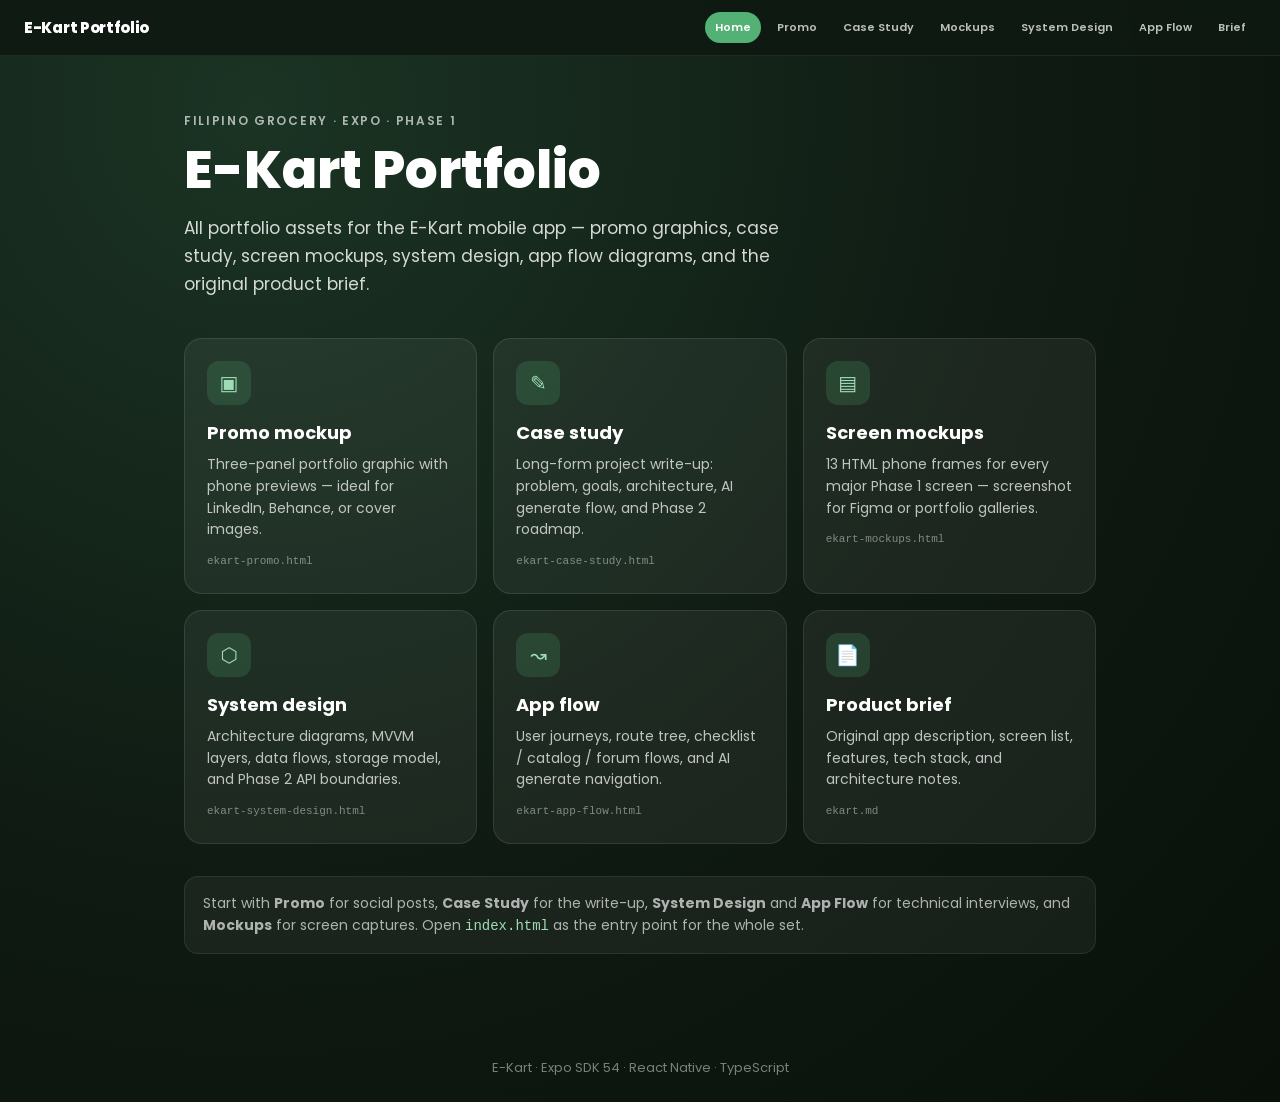
==== index.html @ ab77cdf3 "e-kart portfolio" ====
<!DOCTYPE html>
<html lang="en">
  <head>
    <meta charset="UTF-8" />
    <meta name="viewport" content="width=device-width, initial-scale=1.0" />
    <title>E-Kart — Portfolio</title>
    <link rel="preconnect" href="https://fonts.googleapis.com" />
    <link rel="preconnect" href="https://fonts.gstatic.com" crossorigin />
    <link
      href="https://fonts.googleapis.com/css2?family=Poppins:wght@400;500;600;700;800&display=swap"
      rel="stylesheet" />
    <link rel="stylesheet" href="portfolio-nav.css" />
    <style>
      :root {
        --accent: #53b175;
        --bg-deep: #0f1a12;
      }

      * {
        box-sizing: border-box;
        margin: 0;
        padding: 0;
      }

      body {
        font-family: 'Poppins', system-ui, sans-serif;
        background: radial-gradient(circle at 20% 10%, #1b3424 0%, var(--bg-deep) 55%, #081009 100%);
        color: #fff;
        min-height: 100vh;
      }

      .hub {
        max-width: 960px;
        margin: 0 auto;
        padding: 56px 24px 80px;
      }

      .hub-eyebrow {
        font-size: 12px;
        font-weight: 600;
        letter-spacing: 0.14em;
        text-transform: uppercase;
        color: rgba(255, 255, 255, 0.65);
      }

      .hub h1 {
        font-size: clamp(36px, 6vw, 52px);
        font-weight: 800;
        line-height: 1.08;
        margin-top: 12px;
      }

      .hub-lead {
        margin-top: 16px;
        font-size: 17px;
        line-height: 1.65;
        color: rgba(255, 255, 255, 0.82);
        max-width: 620px;
      }

      .hub-grid {
        display: grid;
        grid-template-columns: repeat(auto-fill, minmax(260px, 1fr));
        gap: 16px;
        margin-top: 40px;
      }

      .hub-card {
        background: rgba(255, 255, 255, 0.06);
        border: 1px solid rgba(255, 255, 255, 0.1);
        border-radius: 18px;
        padding: 22px;
        text-decoration: none;
        color: inherit;
        transition: transform 0.15s, border-color 0.15s, background 0.15s;
      }

      .hub-card:hover {
        transform: translateY(-2px);
        border-color: rgba(83, 177, 117, 0.45);
        background: rgba(83, 177, 117, 0.12);
      }

      .hub-card-icon {
        width: 44px;
        height: 44px;
        border-radius: 12px;
        background: rgba(83, 177, 117, 0.2);
        color: #9fdcb5;
        display: grid;
        place-items: center;
        font-size: 20px;
        margin-bottom: 14px;
      }

      .hub-card h2 {
        font-size: 18px;
        font-weight: 700;
        margin-bottom: 8px;
      }

      .hub-card p {
        font-size: 14px;
        line-height: 1.55;
        color: rgba(255, 255, 255, 0.72);
      }

      .hub-card .file {
        display: inline-block;
        margin-top: 14px;
        font-size: 11px;
        font-family: ui-monospace, monospace;
        color: rgba(255, 255, 255, 0.45);
      }

      .hub-note {
        margin-top: 32px;
        padding: 16px 18px;
        border-radius: 14px;
        background: rgba(255, 255, 255, 0.05);
        border: 1px solid rgba(255, 255, 255, 0.08);
        font-size: 14px;
        color: rgba(255, 255, 255, 0.65);
        line-height: 1.55;
      }

      footer {
        text-align: center;
        padding: 24px;
        color: rgba(255, 255, 255, 0.45);
        font-size: 13px;
      }
    </style>
  </head>
  <body>
    <nav class="portfolio-nav">
      <a class="portfolio-nav-brand" href="index.html">E-Kart Portfolio</a>
      <div class="portfolio-nav-links">
        <a href="index.html" class="active">Home</a>
        <a href="ekart-promo.html">Promo</a>
        <a href="ekart-case-study.html">Case Study</a>
        <a href="ekart-mockups.html">Mockups</a>
        <a href="ekart-system-design.html">System Design</a>
        <a href="ekart-app-flow.html">App Flow</a>
        <a href="ekart.md">Brief</a>
      </div>
    </nav>

    <main class="hub">
      <p class="hub-eyebrow">Filipino grocery · Expo · Phase 1</p>
      <h1>E-Kart Portfolio</h1>
      <p class="hub-lead">
        All portfolio assets for the E-Kart mobile app — promo graphics, case study, screen mockups,
        system design, app flow diagrams, and the original product brief.
      </p>

      <div class="hub-grid">
        <a class="hub-card" href="ekart-promo.html">
          <div class="hub-card-icon">▣</div>
          <h2>Promo mockup</h2>
          <p>Three-panel portfolio graphic with phone previews — ideal for LinkedIn, Behance, or cover images.</p>
          <span class="file">ekart-promo.html</span>
        </a>

        <a class="hub-card" href="ekart-case-study.html">
          <div class="hub-card-icon">✎</div>
          <h2>Case study</h2>
          <p>Long-form project write-up: problem, goals, architecture, AI generate flow, and Phase 2 roadmap.</p>
          <span class="file">ekart-case-study.html</span>
        </a>

        <a class="hub-card" href="ekart-mockups.html">
          <div class="hub-card-icon">▤</div>
          <h2>Screen mockups</h2>
          <p>13 HTML phone frames for every major Phase 1 screen — screenshot for Figma or portfolio galleries.</p>
          <span class="file">ekart-mockups.html</span>
        </a>

        <a class="hub-card" href="ekart-system-design.html">
          <div class="hub-card-icon">⬡</div>
          <h2>System design</h2>
          <p>Architecture diagrams, MVVM layers, data flows, storage model, and Phase 2 API boundaries.</p>
          <span class="file">ekart-system-design.html</span>
        </a>

        <a class="hub-card" href="ekart-app-flow.html">
          <div class="hub-card-icon">↝</div>
          <h2>App flow</h2>
          <p>User journeys, route tree, checklist / catalog / forum flows, and AI generate navigation.</p>
          <span class="file">ekart-app-flow.html</span>
        </a>

        <a class="hub-card" href="ekart.md">
          <div class="hub-card-icon">📄</div>
          <h2>Product brief</h2>
          <p>Original app description, screen list, features, tech stack, and architecture notes.</p>
          <span class="file">ekart.md</span>
        </a>
      </div>

      <p class="hub-note">
        Start with <strong>Promo</strong> for social posts, <strong>Case Study</strong> for the write-up,
        <strong>System Design</strong> and <strong>App Flow</strong> for technical interviews, and
        <strong>Mockups</strong> for screen captures. Open
        <code style="color: #9fdcb5">index.html</code> as the entry point for the whole set.
      </p>
    </main>

    <footer>
      <p>E-Kart · Expo SDK 54 · React Native · TypeScript</p>
    </footer>
  </body>
</html>
---- portfolio-nav.css ----
/* Shared navigation for E-Kart portfolio pages */
.portfolio-nav {
  position: sticky;
  top: 0;
  z-index: 100;
  display: flex;
  align-items: center;
  justify-content: space-between;
  gap: 16px;
  padding: 12px 24px;
  background: rgba(15, 26, 18, 0.92);
  backdrop-filter: blur(10px);
  border-bottom: 1px solid rgba(255, 255, 255, 0.08);
  font-family: 'Poppins', system-ui, sans-serif;
}

.portfolio-nav-brand {
  color: #fff;
  font-size: 15px;
  font-weight: 800;
  text-decoration: none;
  letter-spacing: -0.02em;
}

.portfolio-nav-brand:hover {
  color: #9fdcb5;
  text-decoration: none;
}

.portfolio-nav-links {
  display: flex;
  flex-wrap: wrap;
  gap: 6px;
  justify-content: flex-end;
}

.portfolio-nav-links a {
  color: rgba(255, 255, 255, 0.72);
  font-size: 11px;
  font-weight: 600;
  text-decoration: none;
  padding: 7px 10px;
  border-radius: 999px;
  transition: background 0.15s, color 0.15s;
}

.portfolio-nav-links a:hover {
  color: #fff;
  background: rgba(255, 255, 255, 0.1);
  text-decoration: none;
}

.portfolio-nav-links a.active {
  color: #fff;
  background: #53b175;
}

.portfolio-footer-nav {
  display: flex;
  flex-wrap: wrap;
  gap: 8px 16px;
  justify-content: center;
  margin-top: 12px;
}

.portfolio-footer-nav a {
  font-size: 13px;
  font-weight: 600;
  text-decoration: none;
}

.portfolio-footer-nav--dark a {
  color: #9fdcb5;
}

.portfolio-footer-nav--light a {
  color: #358052;
}

@media (max-width: 640px) {
  .portfolio-nav {
    flex-direction: column;
    align-items: stretch;
    padding: 12px 16px;
  }

  .portfolio-nav-links {
    justify-content: flex-start;
  }
}

@media print {
  .portfolio-nav {
    display: none;
  }
}
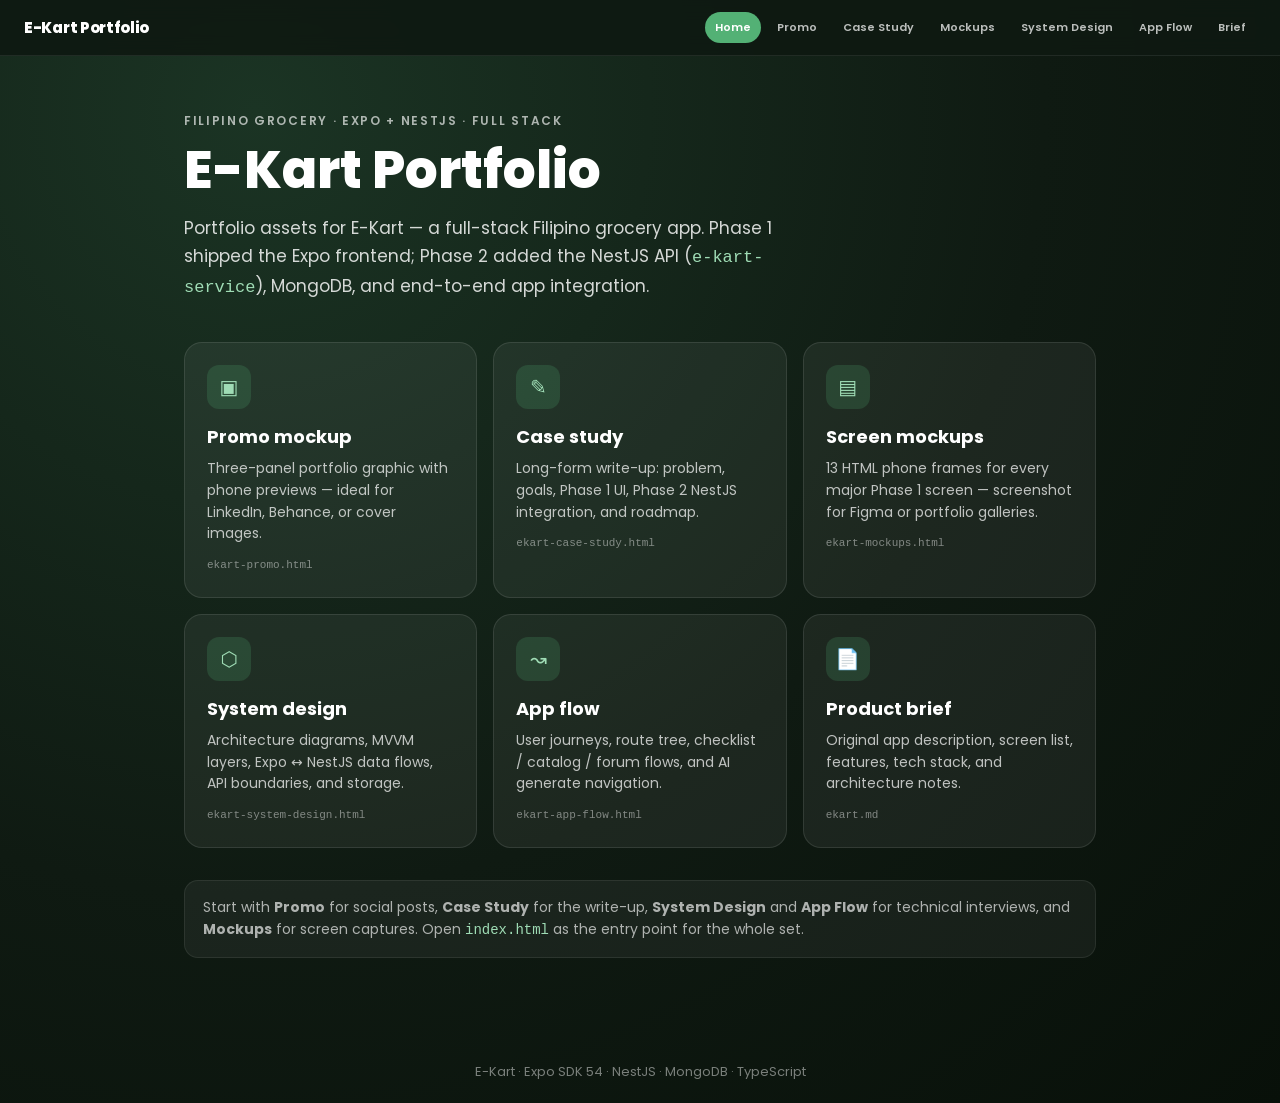
==== commit 4d95c007: "update contents" ====
--- a/index.html
+++ b/index.html
@@ -147,11 +147,12 @@
     </nav>
 
     <main class="hub">
-      <p class="hub-eyebrow">Filipino grocery · Expo · Phase 1</p>
+      <p class="hub-eyebrow">Filipino grocery · Expo + NestJS · Full stack</p>
       <h1>E-Kart Portfolio</h1>
       <p class="hub-lead">
-        All portfolio assets for the E-Kart mobile app — promo graphics, case study, screen mockups,
-        system design, app flow diagrams, and the original product brief.
+        Portfolio assets for E-Kart — a full-stack Filipino grocery app. Phase 1 shipped the Expo
+        frontend; Phase 2 added the NestJS API (<code style="color: #9fdcb5">e-kart-service</code>),
+        MongoDB, and end-to-end app integration.
       </p>
 
       <div class="hub-grid">
@@ -165,7 +166,7 @@
         <a class="hub-card" href="ekart-case-study.html">
           <div class="hub-card-icon">✎</div>
           <h2>Case study</h2>
-          <p>Long-form project write-up: problem, goals, architecture, AI generate flow, and Phase 2 roadmap.</p>
+          <p>Long-form write-up: problem, goals, Phase 1 UI, Phase 2 NestJS integration, and roadmap.</p>
           <span class="file">ekart-case-study.html</span>
         </a>
 
@@ -179,7 +180,7 @@
         <a class="hub-card" href="ekart-system-design.html">
           <div class="hub-card-icon">⬡</div>
           <h2>System design</h2>
-          <p>Architecture diagrams, MVVM layers, data flows, storage model, and Phase 2 API boundaries.</p>
+          <p>Architecture diagrams, MVVM layers, Expo ↔ NestJS data flows, API boundaries, and storage.</p>
           <span class="file">ekart-system-design.html</span>
         </a>
 
@@ -207,7 +208,7 @@
     </main>
 
     <footer>
-      <p>E-Kart · Expo SDK 54 · React Native · TypeScript</p>
+      <p>E-Kart · Expo SDK 54 · NestJS · MongoDB · TypeScript</p>
     </footer>
   </body>
 </html>
